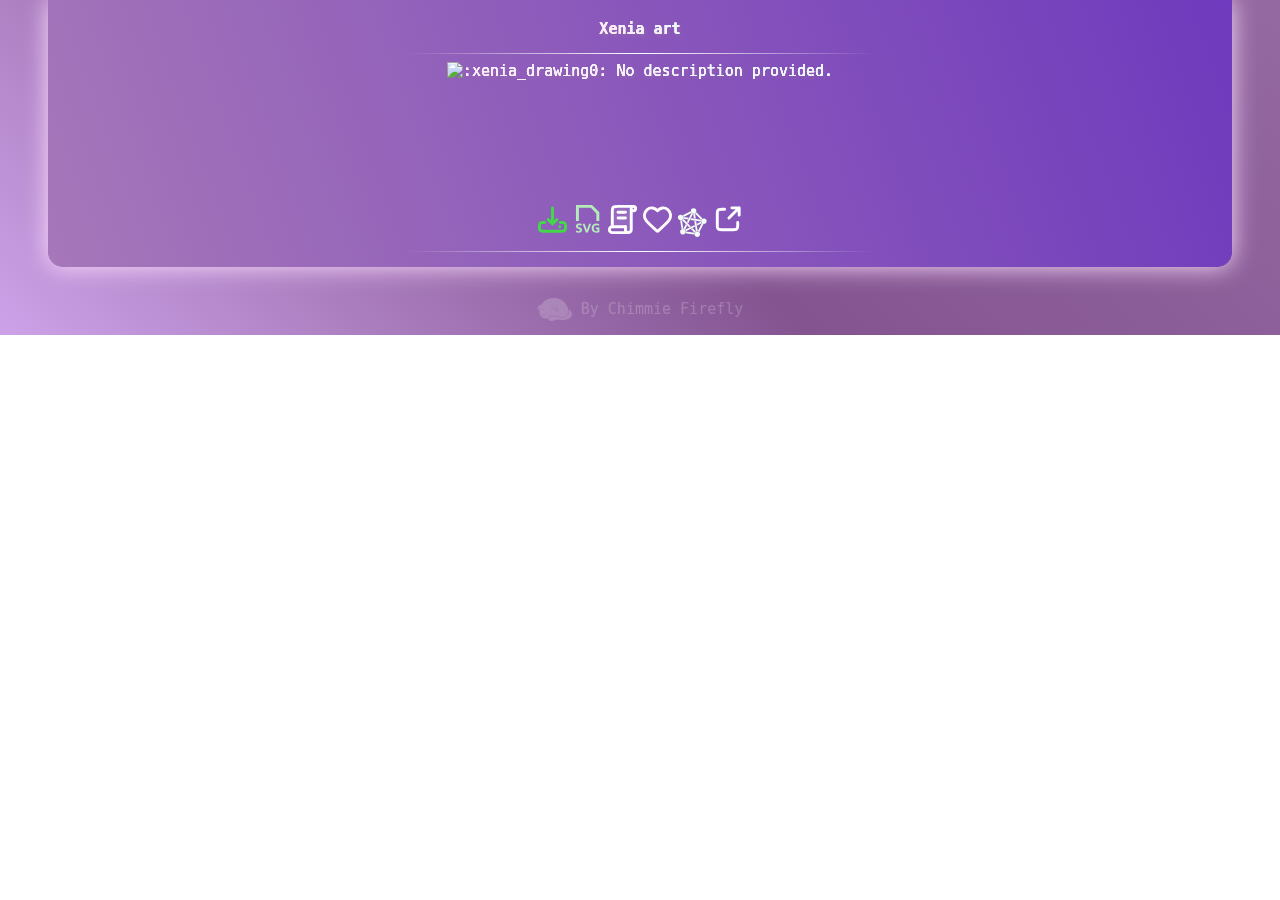
==== index.html @ 6a803f60 "Fix description alignment." ====
<!DOCTYPE html>
<html lang="en-US">
<head>
    <title>Xenia Mascot</title>
    <meta name="icon" content="res/img/icon.svg" />
    <meta charset="UTF-8"/>
    <meta name="viewport" content="width=device-width,height=device-height,initial-scale=1.0"/>
    <link rel="stylesheet" href="res/css/style.css"/>
    <link rel="stylesheet" href="res/css/viewport.css"/>
    <link rel="stylesheet" href="res/css/credits.css"/>
    <link rel="icon" href="res/img/icon.svg" />
</head>
<body>
<div class="maindiv">
<div>
<p align="center"><b>Xenia art</b></p>


<hr/>

<div class="files">
<div class="filedoc" id="xenia_drawing0">
<div class="image">
	<div class="description">
		<img src="art/bin/xenia_drawing0.png" alt=":xenia_drawing0:" height="120"/>
		No description provided.
	</div>
</div>
<div class="buttons">
<a href="art/bin/xenia_drawing0.png"><img width="35" height="35" src="res/img/download.svg" alt=":download:"/></a>
<a href="art/bin/../svg/xenia_drawing0.svg"><img src="res/img/svg.svg" alt=":svg_download:" width="35" height="35"/></a>
<a href="art/bin/../license/xenia_drawing0.txt"><img src="res/img/license.svg" alt=":license:" width="35" height="35"/></a>
<a href="https://liberapay.com/chimmie"><img src="res/img/heart.svg" alt=":heart:" width="35" height="35"/></a>
<a href="https://catcatnya.com/@gameplayervent"><img src="res/img/fediverse.svg" alt=":fediverse:" width="35" height="35"/></a>
<a href="https://catcatnya.com/@gameplayervent/111579125540144500"><img src="res/img/external.svg" alt=":external:" width="35" height="35"/></a>
</div></div><hr/>
</div>
</div>
</div>
<div class="credits">
    <img src="res/img/eepy.svg" alt=":cat:" height="35" width="35" />
     By Chimmie Firefly
</div>
</body>
</html>
---- res/css/style.css ----
:root {
	--body-coloring: linear-gradient(45deg, #cda2e8, #845491, #9468a1);
	--div-background-coloring: linear-gradient(70deg, #A677B9, #6f3abd);
	--text-coloring: linear-gradient(45deg, rgb(255, 234, 253), rgb(235, 251, 255));
	--text-shadowing: rgba(255, 211, 107, 0.123);
	--hr-coloring: linear-gradient(90deg, #00000000 30%, #fff 50%, #00000000 70%);
	--code-coloring: linear-gradient(45deg, rgb(211, 255, 196), rgb(147, 255, 129));
	--code-shadowing: #ffffff00;
	--link-coloring: linear-gradient(45deg, rgb(224, 195, 232), rgb(220, 181, 228));
	--link-highlight: linear-gradient(45deg, rgb(251, 237, 255), rgb(245, 193, 255));
	--link-shadowing: #f453ff22;
	--selection-coloring: #f14e8f;
	--selection-bg: #0000002f;
}

::selection {
	color: var(--selection-coloring);
	background-color: var(--selection-bg);
}

html {
	height: auto;
}

* {
	transition: all 0.3s ease;
}

body {
	font-family: monospace;
	font-size: 15px;
	background: var(--body-coloring);
	background-repeat: no-repeat;
	background-size: 100%;
	margin-top: 0px;
	height: auto;
}

body div div, h1, b, h2, h3, hr, p, ul, code, a {
	-webkit-background-clip: text;
	-moz-background-clip: text;
	-webkit-text-fill-color: transparent;
	-moz-text-fill-color: transparent;
	background-image: var(--text-coloring);
	background-size: 100%;
	background-clip: text;
	text-shadow: 2px 2px 4px var(--text-shadowing);
}

.maindiv {
	background-image: var(--div-background-coloring);
	background-size: 100%;
	border-bottom-left-radius: 15px;
	border-bottom-right-radius: 15px;
	margin-top: 0px;
	padding-bottom: 20px;
	overflow-y: auto;
	padding: 5px;
	height: 100%;
	width: auto;
	margin-left: 40px;
	margin-right: 40px;
	box-shadow: 0px 0px 25px #FCDEFD;
}

body div div {
	margin: 0 auto;
	margin-bottom: 10px;
	box-shadow: 0px 0px;
	border-radius: 0px;
}

hr {
	background: var(--hr-coloring);
	width: 100%;
	height: 1px;
	border: 0;
}

ul {
	list-style-type: none;
}

a {
	text-decoration: none;
}

a, a * {
	background-image: var(--link-coloring);
	text-shadow: 2px 2px 4px var(--link-shadowing);
}

a:hover, a *:hover {
	background-image: var(--link-highlight);
}

a img, a img:hover {
	background-image: none;
}

a img:hover {
	transform: scale(1.2);
}

code, code * {
	background-image: var(--code-coloring);
	text-shadow: 2px 2px 4px var(--code-shadowing);
}

.buttons, .image {
	display: flex;
	justify-content: center;
	align-items: center;
}

.description img {
        display: inline-block;
        vertical-align: top;
}
---- res/css/viewport.css ----
/* Smartphones (portrait and landscape) ----------- */
@media only screen and (min-device-width : 320px) and (max-device-width : 480px) {
    /* Styles */
}

/* Smartphones (landscape) ----------- */
@media only screen and (min-width : 321px) {
    /* Styles */
}

/* Smartphones (portrait) ----------- */
@media only screen and (max-width : 320px) {
    /* Styles */
}

/* iPads (portrait and landscape) ----------- */
@media only screen and (min-device-width : 768px) and (max-device-width : 1024px) {
    /* Styles */
}

/* iPads (landscape) ----------- */
@media only screen and (min-device-width : 768px) and (max-device-width : 1024px) and (orientation : landscape) {
    /* Styles */
}

/* iPads (portrait) ----------- */
@media only screen and (min-device-width : 768px) and (max-device-width : 1024px) and (orientation : portrait) {
    /* Styles */
}

/* Desktops and laptops ----------- */
@media only screen and (min-width : 1224px) {
    /* Styles */
}

/* Large screens ----------- */
@media only screen and (min-width : 1824px) {
    /* Styles */
}

/* iPhone 4 ----------- */
@media only screen and (-webkit-min-device-pixel-ratio : 1.5),
only screen and (min-device-pixel-ratio : 1.5) {
    /* Styles */
}
---- res/css/credits.css ----
:root {
    --credits-coloring: #ffffff;
    --credits-opacity: 20%;
}

.credits { 
    * {
        color: var(--credits-coloring);
    }

    img {
        display: inline-block;
        vertical-align: middle;
    }
}

.credits {
    color: var(--credits-coloring);
    opacity: var(--credits-opacity);
    background-image: none;
    box-shadow: none;
    justify-content: center;
    text-align: center;
    padding-top: 25px;
}
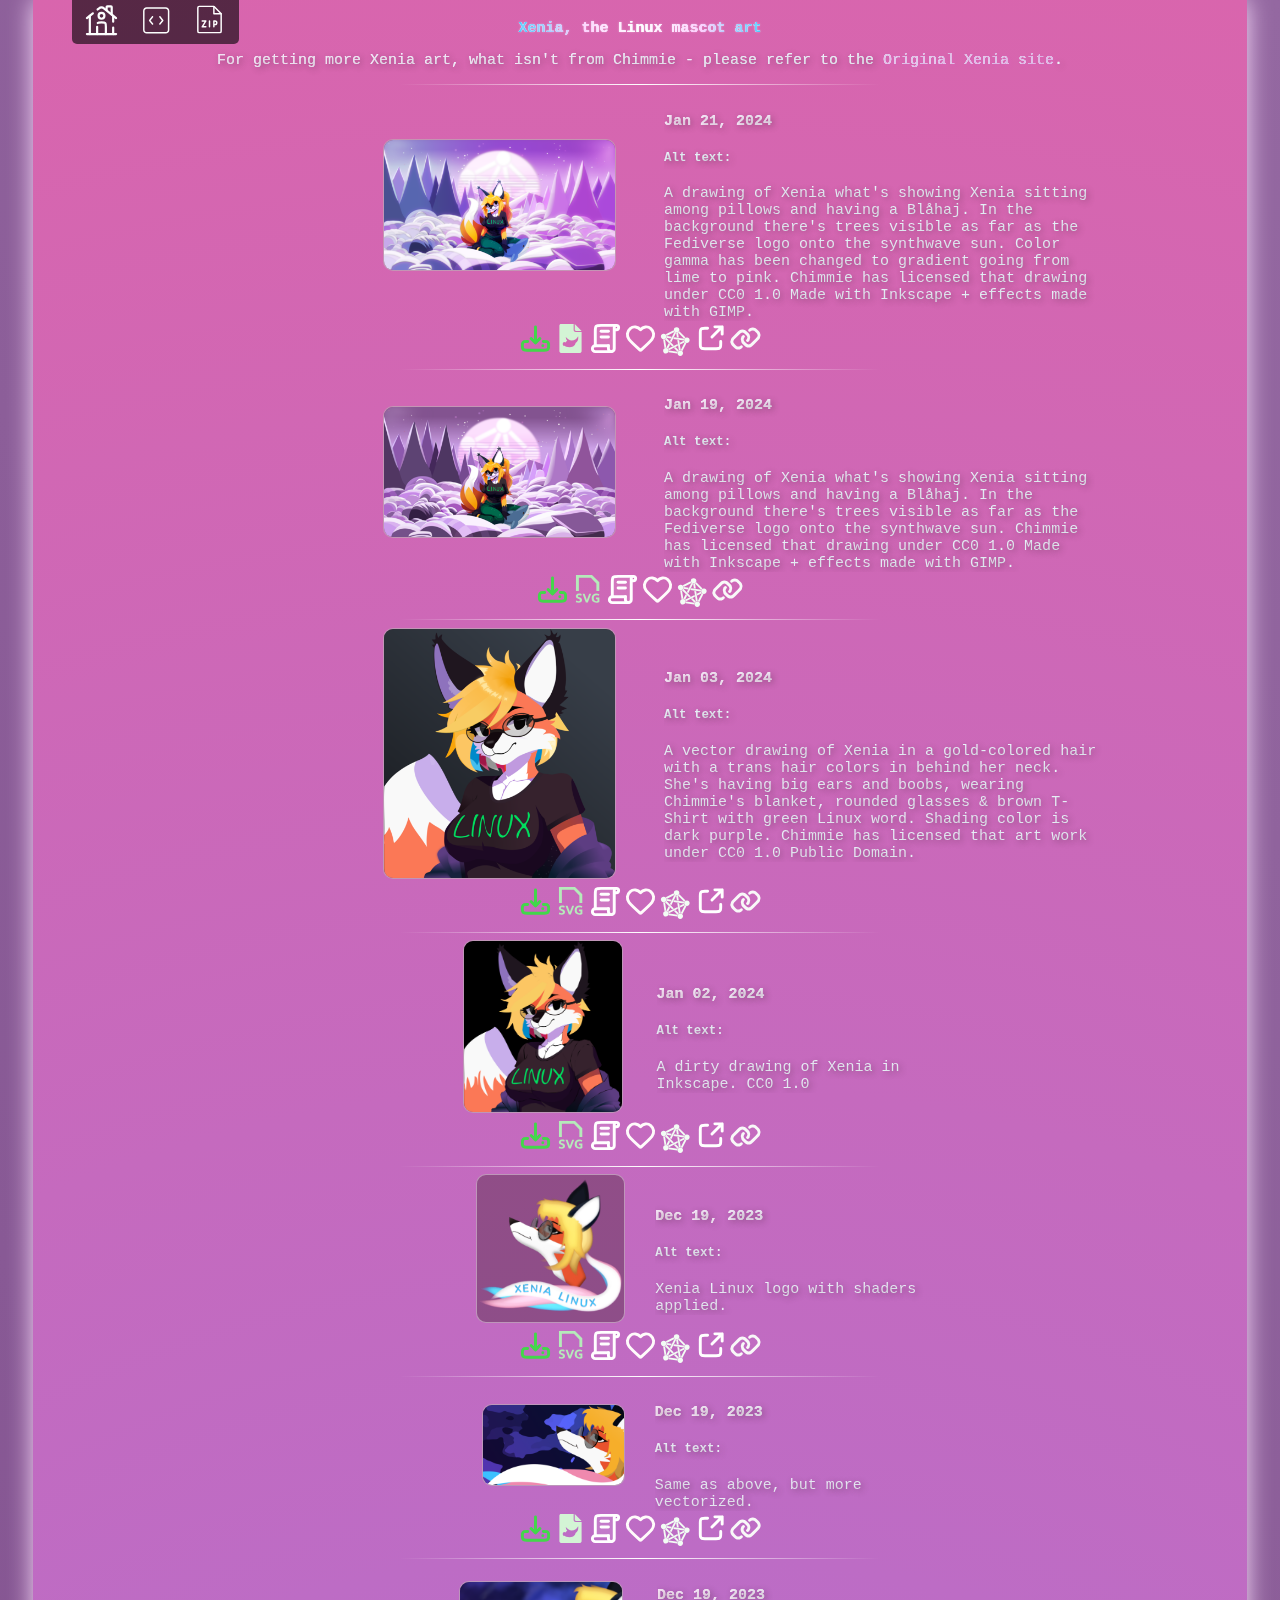
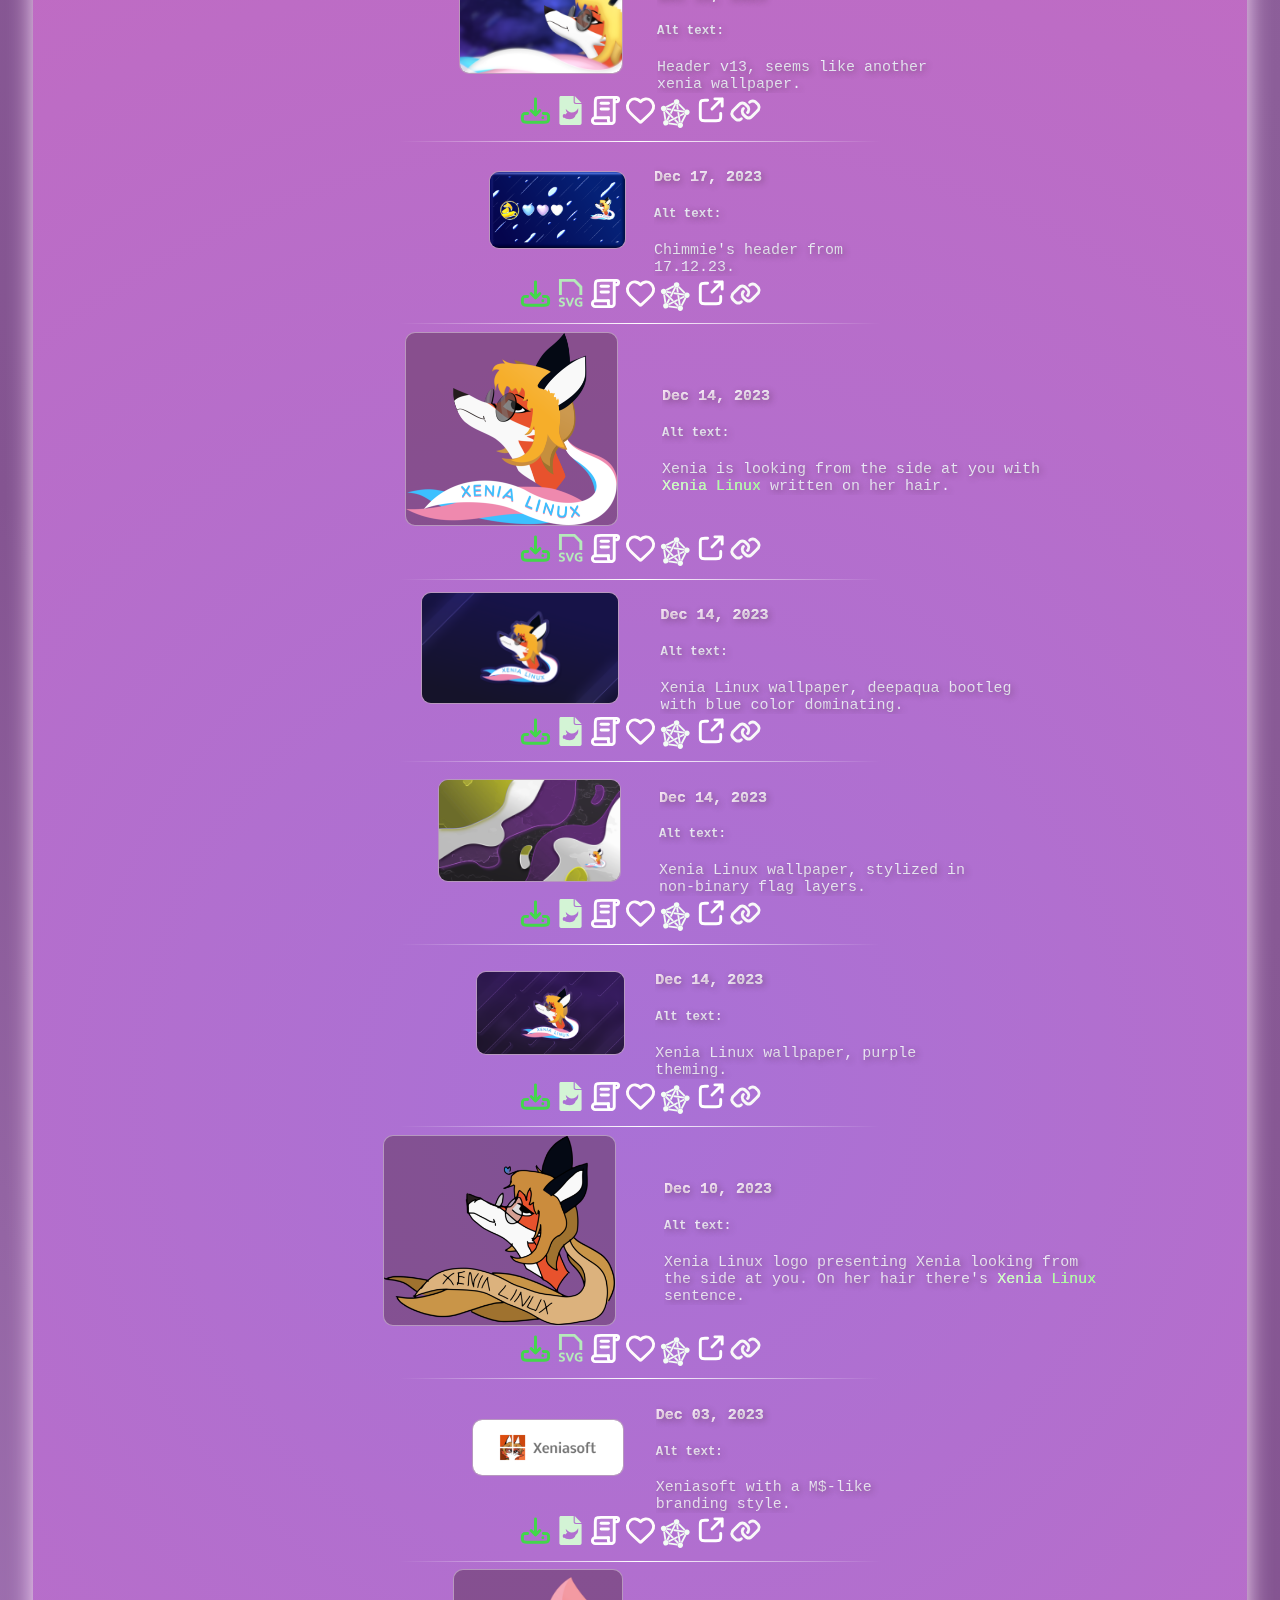
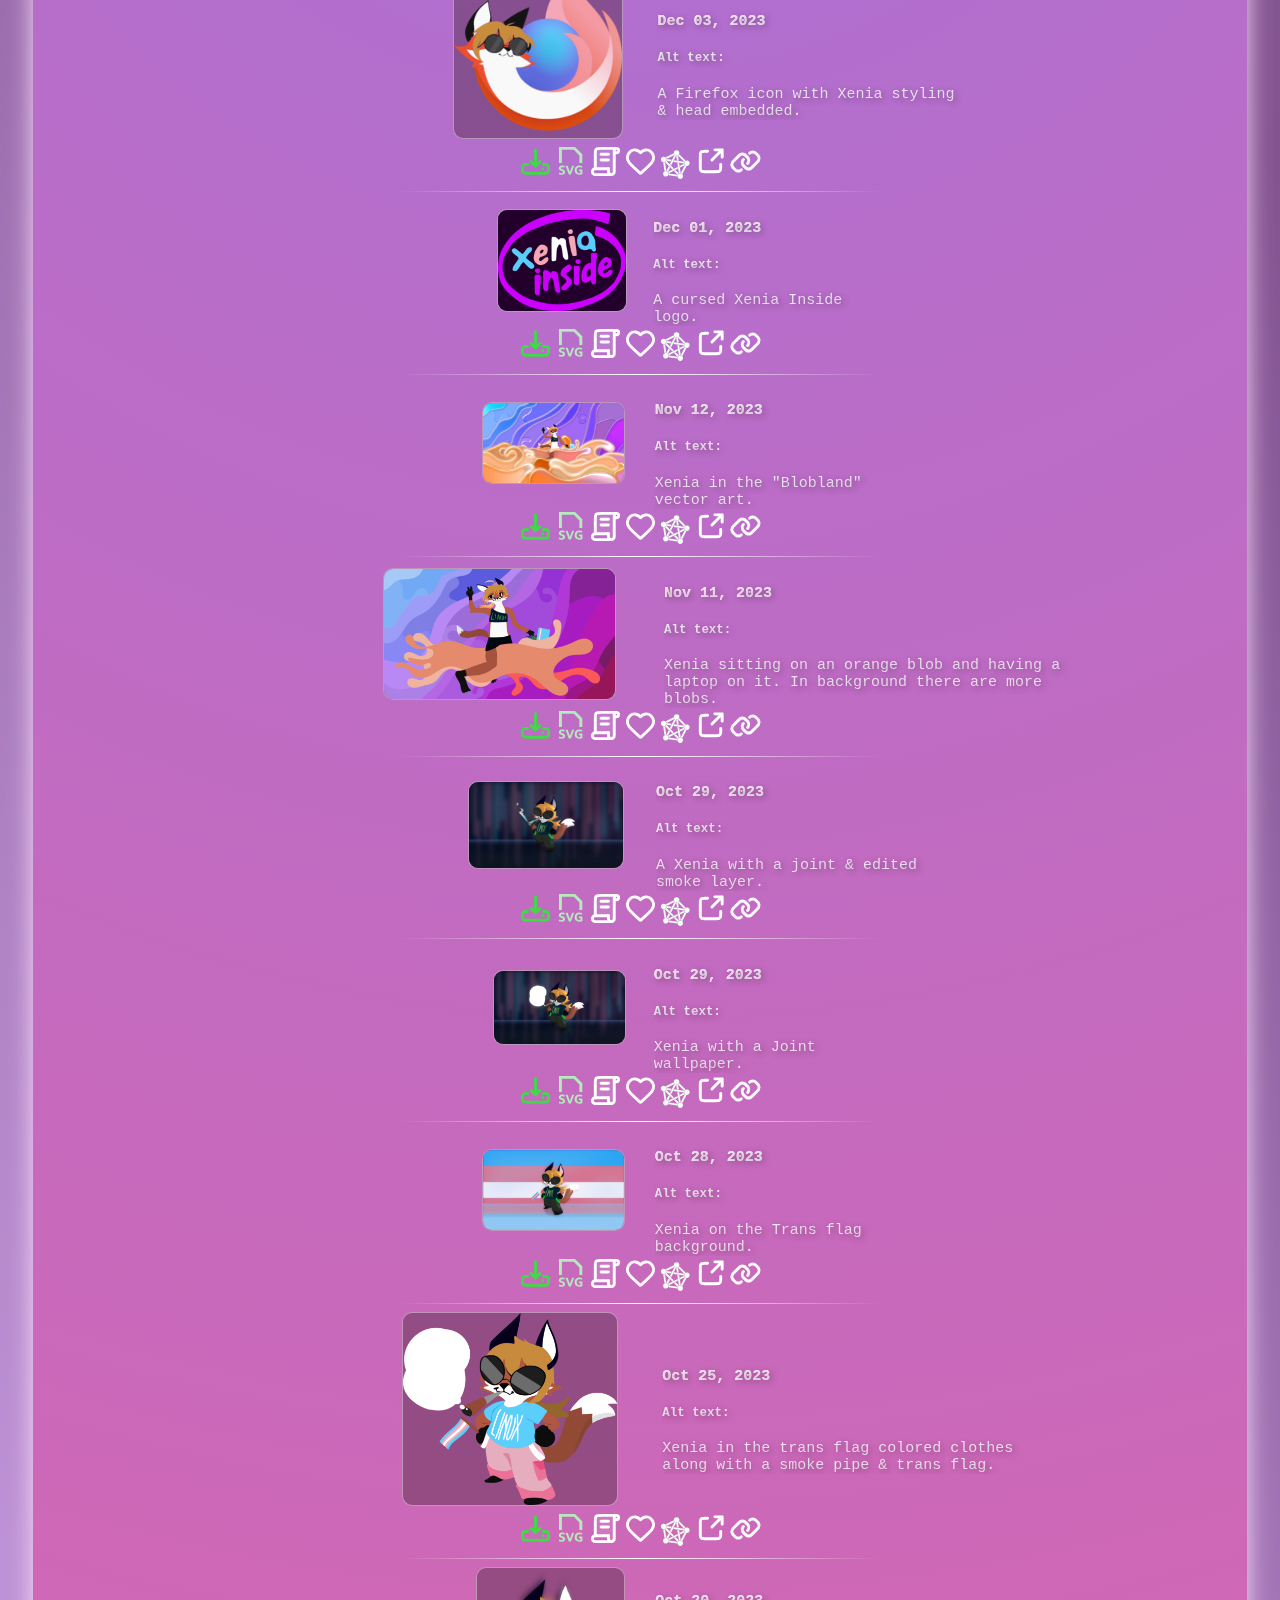
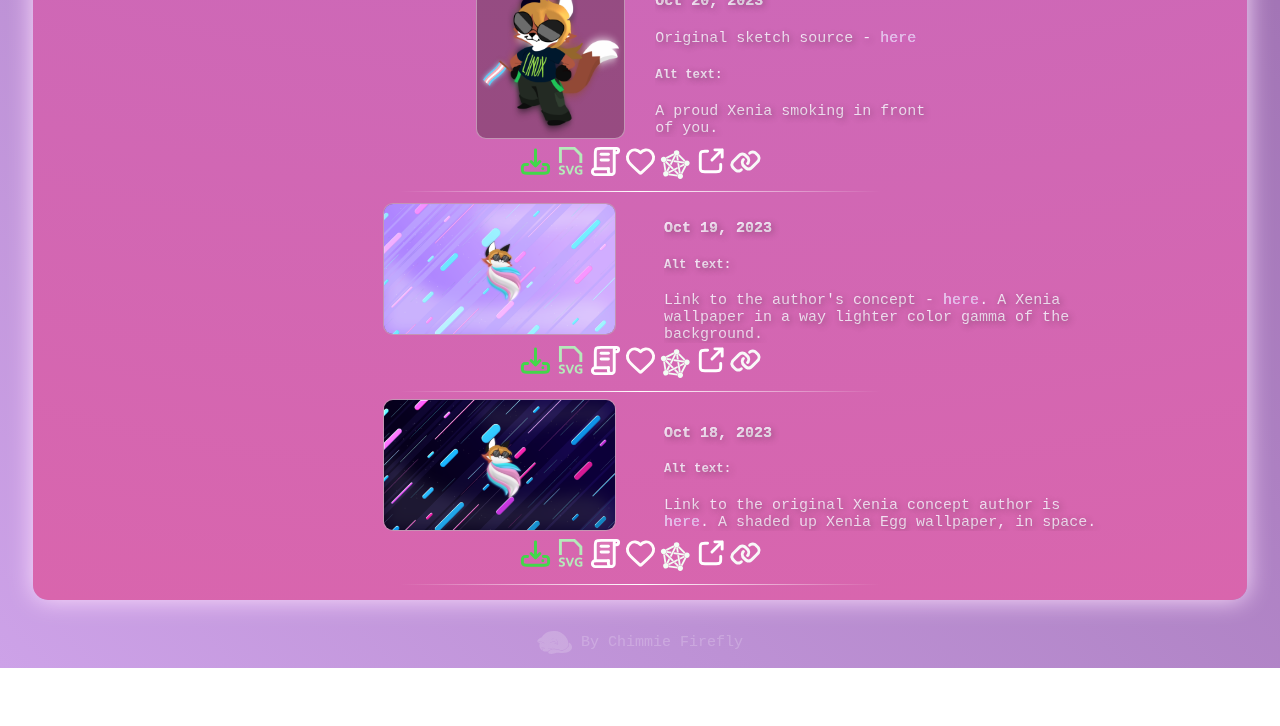
==== commit 7beda21f: "pages synchronization at 2024-02-04" ====
--- a/index.html
+++ b/index.html
@@ -1,29 +1,324 @@
 <!DOCTYPE html>
 <html lang="en-US">
 <head>
-    <title>Xenia Mascot</title>
-    <meta name="icon" content="res/img/icon.svg" />
-    <meta charset="UTF-8"/>
-    <meta name="viewport" content="width=device-width,height=device-height,initial-scale=1.0"/>
-    <link rel="stylesheet" href="res/css/style.css"/>
-    <link rel="stylesheet" href="res/css/viewport.css"/>
-    <link rel="stylesheet" href="res/css/credits.css"/>
-    <link rel="icon" href="res/img/icon.svg" />
+	<title>Xenia The Linux Mascot</title>
+	<meta name="icon" content="res/img/icon.svg" />
+	<meta charset="UTF-8"/>
+	<meta name="viewport" content="width=device-width,height=device-height,initial-scale=1.0"/>
+	<meta http-equiv="X-UA-Compatible" content="IE=edge" />
+	<meta name="generator" content="Akini Embeded" />
+	<meta property="og:title" content="Xenia The Linux Mascot" />
+	<meta name="author" content="Chimmie Firefly" />
+	<meta property="og:locale" content="en" />
+	<meta name="description" content="Website for Chimmie's Xenia art." />
+	<meta property="og:description" content="Website for Chimmie's Xenia art." />
+	<link rel="canonical" href="https://xenia.chimmie.k.vu/" />
+	<meta property="og:url" content="https://xenia.chimmie.k.vu/" />
+	<meta property="og:site_name" content="Xenia The Linux Mascot" />
+	<meta name="twitter:card" content="summary" />
+	<meta property="twitter:title" content="Xenia The Linux Mascot" />
+	<meta property="og:image" content="res/img/icon.png" />
+
+	<link rel="stylesheet" href="res/css/style.css"/>
+	<link rel="stylesheet" href="res/css/viewport.css"/>
+	<link rel="stylesheet" href="res/css/credits.css"/>
+	<link rel="stylesheet" href="res/css/lgbt.css"/>
+	<link rel="stylesheet" href="res/css/source.css"/>
+	<link rel="icon" href="res/img/icon.svg" />
 </head>
 <body>
+<div class="source">
+	<a href="https://chimmie.k.vu"><img alt=":home:" src="res/img/home.svg" height="35"/></a>
+	<a href="https://codeberg.org/GamePlayer-8/xenia"><img alt=":source_code:" src="res/img/source.svg" height="35"/></a>
+	<a href="https://codeberg.org/GamePlayer-8/xenia/archive/pages.zip"><img alt=":pages_zip:" src="res/img/zip.svg" height="35"/></a>
+</div>
+<a hidden="true" rel="me" href="https://catcatnya.com/@gameplayervent">Mastodon</a>
 <div class="maindiv">
-<div>
-<p align="center"><b>Xenia art</b></p>
-
+<div class="main">
+
+<p align="center"><b class="trans-text-vertical">Xenia, the Linux mascot art</b></p>
+
+<p align="center">
+	For getting more Xenia art, what isn't from Chimmie - please refer to the <a href="http://xenia-linux-site.glitch.me">Original Xenia site</a>.
+
+</p>
 
 <hr/>
 
 <div class="files">
+<div class="filedoc" id="xenia_drawing5-1">
+<div class="image">
+	<div class="description">
+		<div class="descimg">
+		<img src="art/bin/xenia_drawing5-1.minimal.png" alt=":xenia_drawing5-1:" height="120"/>
+		</div>
+		<div class="desc">
+			<div class="md">
+
+<h4 id="Jan 21, 2024">Jan 21, 2024</h4>
+
+
+<h5 id="Alt text:">Alt text:</h5>
+
+A drawing of Xenia what's showing Xenia sitting among pillows and having a Blåhaj. In the background there's trees visible as far as the Fediverse logo onto the synthwave sun.
+
+Color gamma has been changed to gradient going from lime to pink.
+
+Chimmie has licensed that drawing under CC0 1.0
+Made with Inkscape + effects made with GIMP.
+
+				
+			</div>
+		</div>
+	</div>
+</div>
+<div class="buttons">
+<a href="art/bin/xenia_drawing5-1.png"><img width="35" height="35" src="res/img/download.svg" alt=":download:"/></a>
+<a href="art/bin/../gimp/xenia_drawing5-1.xcf"><img src="res/img/gimp.svg" alt=":xcf_download:" width="35" height="35"/></a>
+<a href="art/bin/../license/xenia_drawing5-1.txt"><img src="res/img/license.svg" alt=":license:" width="35" height="35"/></a>
+<a href="https://liberapay.com/chimmie"><img src="res/img/heart.svg" alt=":heart:" width="35" height="35"/></a>
+<a href="https://catcatnya.com/@gameplayervent"><img src="res/img/fediverse.svg" alt=":fediverse:" width="35" height="35"/></a>
+<a href="https://catcatnya.com/@gameplayervent/111792750972386754"><img src="res/img/external.svg" alt=":external:" width="35" height="35"/></a>
+<a href="#xenia_drawing5-1"><img src="res/img/link.svg" alt=":symlink:" width="35" height="35"/></a>
+</div></div><hr/>
+<div class="filedoc" id="xenia_drawing5">
+<div class="image">
+	<div class="description">
+		<div class="descimg">
+		<img src="art/bin/xenia_drawing5.minimal.png" alt=":xenia_drawing5:" height="120"/>
+		</div>
+		<div class="desc">
+			<div class="md">
+
+<h4 id="Jan 19, 2024">Jan 19, 2024</h4>
+
+
+<h5 id="Alt text:">Alt text:</h5>
+
+A drawing of Xenia what's showing Xenia sitting among pillows and having a Blåhaj. In the background there's trees visible as far as the Fediverse logo onto the synthwave sun.
+
+Chimmie has licensed that drawing under CC0 1.0
+Made with Inkscape + effects made with GIMP.
+
+				
+			</div>
+		</div>
+	</div>
+</div>
+<div class="buttons">
+<a href="art/bin/xenia_drawing5.png"><img width="35" height="35" src="res/img/download.svg" alt=":download:"/></a>
+<a href="art/bin/../svg/xenia_drawing5.svg"><img src="res/img/svg.svg" alt=":svg_download:" width="35" height="35"/></a>
+<a href="art/bin/../license/xenia_drawing5.txt"><img src="res/img/license.svg" alt=":license:" width="35" height="35"/></a>
+<a href="https://liberapay.com/chimmie"><img src="res/img/heart.svg" alt=":heart:" width="35" height="35"/></a>
+<a href="https://catcatnya.com/@gameplayervent"><img src="res/img/fediverse.svg" alt=":fediverse:" width="35" height="35"/></a>
+<a href="#xenia_drawing5"><img src="res/img/link.svg" alt=":symlink:" width="35" height="35"/></a>
+</div></div><hr/>
+<div class="filedoc" id="xenia_drawing1">
+<div class="image">
+	<div class="description">
+		<div class="descimg">
+		<img src="art/bin/xenia_drawing1.minimal.png" alt=":xenia_drawing1:" height="120"/>
+		</div>
+		<div class="desc">
+			<div class="md">
+
+<h4 id="Jan 03, 2024">Jan 03, 2024</h4>
+
+
+<h5 id="Alt text:">Alt text:</h5>
+
+A vector drawing of Xenia in a gold-colored hair with a trans hair colors in behind her neck.
+
+She's having big ears and boobs, wearing Chimmie's blanket, rounded glasses & brown T-Shirt with green Linux word.
+Shading color is dark purple.
+
+Chimmie has licensed that art work under CC0 1.0 Public Domain.
+
+				
+			</div>
+		</div>
+	</div>
+</div>
+<div class="buttons">
+<a href="art/bin/xenia_drawing1.png"><img width="35" height="35" src="res/img/download.svg" alt=":download:"/></a>
+<a href="art/bin/../svg/xenia_drawing1.svg"><img src="res/img/svg.svg" alt=":svg_download:" width="35" height="35"/></a>
+<a href="art/bin/../license/xenia_drawing1.txt"><img src="res/img/license.svg" alt=":license:" width="35" height="35"/></a>
+<a href="https://liberapay.com/chimmie"><img src="res/img/heart.svg" alt=":heart:" width="35" height="35"/></a>
+<a href="https://catcatnya.com/@gameplayervent"><img src="res/img/fediverse.svg" alt=":fediverse:" width="35" height="35"/></a>
+<a href="https://catcatnya.com/@gameplayervent/111691462209187033"><img src="res/img/external.svg" alt=":external:" width="35" height="35"/></a>
+<a href="#xenia_drawing1"><img src="res/img/link.svg" alt=":symlink:" width="35" height="35"/></a>
+</div></div><hr/>
+<div class="filedoc" id="xenia_drawing-1">
+<div class="image">
+	<div class="description">
+		<div class="descimg">
+		<img src="art/bin/xenia_drawing-1.minimal.png" alt=":xenia_drawing-1:" height="120"/>
+		</div>
+		<div class="desc">
+			<div class="md">
+
+<h4 id="Jan 02, 2024">Jan 02, 2024</h4>
+
+
+<h5 id="Alt text:">Alt text:</h5>
+
+A dirty drawing of Xenia in Inkscape.
+
+CC0 1.0
+
+				
+			</div>
+		</div>
+	</div>
+</div>
+<div class="buttons">
+<a href="art/bin/xenia_drawing-1.png"><img width="35" height="35" src="res/img/download.svg" alt=":download:"/></a>
+<a href="art/bin/../svg/xenia_drawing-1.svg"><img src="res/img/svg.svg" alt=":svg_download:" width="35" height="35"/></a>
+<a href="art/bin/../license/xenia_drawing-1.txt"><img src="res/img/license.svg" alt=":license:" width="35" height="35"/></a>
+<a href="https://liberapay.com/chimmie"><img src="res/img/heart.svg" alt=":heart:" width="35" height="35"/></a>
+<a href="https://catcatnya.com/@gameplayervent"><img src="res/img/fediverse.svg" alt=":fediverse:" width="35" height="35"/></a>
+<a href="https://catcatnya.com/@gameplayervent/111686926013844574"><img src="res/img/external.svg" alt=":external:" width="35" height="35"/></a>
+<a href="#xenia_drawing-1"><img src="res/img/link.svg" alt=":symlink:" width="35" height="35"/></a>
+</div></div><hr/>
+<div class="filedoc" id="xenia-linux-shaded">
+<div class="image">
+	<div class="description">
+		<div class="descimg">
+		<img src="art/bin/xenia-linux-shaded.minimal.png" alt=":xenia-linux-shaded:" height="120"/>
+		</div>
+		<div class="desc">
+			<div class="md">
+
+<h4 id="Dec 19, 2023">Dec 19, 2023</h4>
+
+
+<h5 id="Alt text:">Alt text:</h5>
+
+Xenia Linux logo with shaders applied.
+
+				
+			</div>
+		</div>
+	</div>
+</div>
+<div class="buttons">
+<a href="art/bin/xenia-linux-shaded.png"><img width="35" height="35" src="res/img/download.svg" alt=":download:"/></a>
+<a href="art/bin/../svg/xenia-linux-shaded.svg"><img src="res/img/svg.svg" alt=":svg_download:" width="35" height="35"/></a>
+<a href="art/bin/../license/xenia-linux-shaded.txt"><img src="res/img/license.svg" alt=":license:" width="35" height="35"/></a>
+<a href="https://liberapay.com/chimmie"><img src="res/img/heart.svg" alt=":heart:" width="35" height="35"/></a>
+<a href="https://catcatnya.com/@gameplayervent"><img src="res/img/fediverse.svg" alt=":fediverse:" width="35" height="35"/></a>
+<a href="https://catcatnya.com/@gameplayervent/111606611041824549"><img src="res/img/external.svg" alt=":external:" width="35" height="35"/></a>
+<a href="#xenia-linux-shaded"><img src="res/img/link.svg" alt=":symlink:" width="35" height="35"/></a>
+</div></div><hr/>
+<div class="filedoc" id="blobs-y">
+<div class="image">
+	<div class="description">
+		<div class="descimg">
+		<img src="art/bin/blobs-y.minimal.png" alt=":blobs-y:" height="120"/>
+		</div>
+		<div class="desc">
+			<div class="md">
+
+<h4 id="Dec 19, 2023">Dec 19, 2023</h4>
+
+
+<h5 id="Alt text:">Alt text:</h5>
+
+Same as above, but more vectorized.
+
+				
+			</div>
+		</div>
+	</div>
+</div>
+<div class="buttons">
+<a href="art/bin/blobs-y.png"><img width="35" height="35" src="res/img/download.svg" alt=":download:"/></a>
+<a href="art/bin/../gimp/blobs-y.xcf"><img src="res/img/gimp.svg" alt=":xcf_download:" width="35" height="35"/></a>
+<a href="art/bin/../license/blobs-y.txt"><img src="res/img/license.svg" alt=":license:" width="35" height="35"/></a>
+<a href="https://liberapay.com/chimmie"><img src="res/img/heart.svg" alt=":heart:" width="35" height="35"/></a>
+<a href="https://catcatnya.com/@gameplayervent"><img src="res/img/fediverse.svg" alt=":fediverse:" width="35" height="35"/></a>
+<a href="https://catcatnya.com/@gameplayervent/111606717249911998"><img src="res/img/external.svg" alt=":external:" width="35" height="35"/></a>
+<a href="#blobs-y"><img src="res/img/link.svg" alt=":symlink:" width="35" height="35"/></a>
+</div></div><hr/>
+<div class="filedoc" id="blobs-x">
+<div class="image">
+	<div class="description">
+		<div class="descimg">
+		<img src="art/bin/blobs-x.minimal.png" alt=":blobs-x:" height="120"/>
+		</div>
+		<div class="desc">
+			<div class="md">
+
+<h4 id="Dec 19, 2023">Dec 19, 2023</h4>
+
+
+<h5 id="Alt text:">Alt text:</h5>
+
+Header v13, seems like another xenia wallpaper.
+
+				
+			</div>
+		</div>
+	</div>
+</div>
+<div class="buttons">
+<a href="art/bin/blobs-x.png"><img width="35" height="35" src="res/img/download.svg" alt=":download:"/></a>
+<a href="art/bin/../gimp/blobs-x.xcf"><img src="res/img/gimp.svg" alt=":xcf_download:" width="35" height="35"/></a>
+<a href="art/bin/../license/blobs-x.txt"><img src="res/img/license.svg" alt=":license:" width="35" height="35"/></a>
+<a href="https://liberapay.com/chimmie"><img src="res/img/heart.svg" alt=":heart:" width="35" height="35"/></a>
+<a href="https://catcatnya.com/@gameplayervent"><img src="res/img/fediverse.svg" alt=":fediverse:" width="35" height="35"/></a>
+<a href="https://catcatnya.com/@gameplayervent/111606676219828567"><img src="res/img/external.svg" alt=":external:" width="35" height="35"/></a>
+<a href="#blobs-x"><img src="res/img/link.svg" alt=":symlink:" width="35" height="35"/></a>
+</div></div><hr/>
+<div class="filedoc" id="header_blue">
+<div class="image">
+	<div class="description">
+		<div class="descimg">
+		<img src="art/bin/header_blue.minimal.png" alt=":header_blue:" height="120"/>
+		</div>
+		<div class="desc">
+			<div class="md">
+
+<h4 id="Dec 17, 2023">Dec 17, 2023</h4>
+
+
+<h5 id="Alt text:">Alt text:</h5>
+
+Chimmie's header from 17.12.23.
+
+				
+			</div>
+		</div>
+	</div>
+</div>
+<div class="buttons">
+<a href="art/bin/header_blue.png"><img width="35" height="35" src="res/img/download.svg" alt=":download:"/></a>
+<a href="art/bin/../svg/header_blue.svg"><img src="res/img/svg.svg" alt=":svg_download:" width="35" height="35"/></a>
+<a href="art/bin/../license/header_blue.txt"><img src="res/img/license.svg" alt=":license:" width="35" height="35"/></a>
+<a href="https://liberapay.com/chimmie"><img src="res/img/heart.svg" alt=":heart:" width="35" height="35"/></a>
+<a href="https://catcatnya.com/@gameplayervent"><img src="res/img/fediverse.svg" alt=":fediverse:" width="35" height="35"/></a>
+<a href="https://catcatnya.com/@gameplayervent/111596656370806624"><img src="res/img/external.svg" alt=":external:" width="35" height="35"/></a>
+<a href="#header_blue"><img src="res/img/link.svg" alt=":symlink:" width="35" height="35"/></a>
+</div></div><hr/>
 <div class="filedoc" id="xenia_drawing0">
 <div class="image">
 	<div class="description">
-		<img src="art/bin/xenia_drawing0.png" alt=":xenia_drawing0:" height="120"/>
-		No description provided.
+		<div class="descimg">
+		<img src="art/bin/xenia_drawing0.minimal.png" alt=":xenia_drawing0:" height="120"/>
+		</div>
+		<div class="desc">
+			<div class="md">
+
+<h4 id="Dec 14, 2023">Dec 14, 2023</h4>
+
+
+<h5 id="Alt text:">Alt text:</h5>
+
+Xenia is looking from the side at you with <code>Xenia Linux</code> written on her hair.
+
+				
+			</div>
+		</div>
 	</div>
 </div>
 <div class="buttons">
@@ -33,6 +328,493 @@
 <a href="https://liberapay.com/chimmie"><img src="res/img/heart.svg" alt=":heart:" width="35" height="35"/></a>
 <a href="https://catcatnya.com/@gameplayervent"><img src="res/img/fediverse.svg" alt=":fediverse:" width="35" height="35"/></a>
 <a href="https://catcatnya.com/@gameplayervent/111579125540144500"><img src="res/img/external.svg" alt=":external:" width="35" height="35"/></a>
+<a href="#xenia_drawing0"><img src="res/img/link.svg" alt=":symlink:" width="35" height="35"/></a>
+</div></div><hr/>
+<div class="filedoc" id="xenia-gimp-wallpaper-deepaqua">
+<div class="image">
+	<div class="description">
+		<div class="descimg">
+		<img src="art/bin/xenia-gimp-wallpaper-deepaqua.minimal.png" alt=":xenia-gimp-wallpaper-deepaqua:" height="120"/>
+		</div>
+		<div class="desc">
+			<div class="md">
+
+<h4 id="Dec 14, 2023">Dec 14, 2023</h4>
+
+
+<h5 id="Alt text:">Alt text:</h5>
+
+Xenia Linux wallpaper, deepaqua bootleg with blue color dominating.
+
+				
+			</div>
+		</div>
+	</div>
+</div>
+<div class="buttons">
+<a href="art/bin/xenia-gimp-wallpaper-deepaqua.png"><img width="35" height="35" src="res/img/download.svg" alt=":download:"/></a>
+<a href="art/bin/../gimp/xenia-gimp-wallpaper-deepaqua.xcf"><img src="res/img/gimp.svg" alt=":xcf_download:" width="35" height="35"/></a>
+<a href="art/bin/../license/xenia-gimp-wallpaper-deepaqua.txt"><img src="res/img/license.svg" alt=":license:" width="35" height="35"/></a>
+<a href="https://liberapay.com/chimmie"><img src="res/img/heart.svg" alt=":heart:" width="35" height="35"/></a>
+<a href="https://catcatnya.com/@gameplayervent"><img src="res/img/fediverse.svg" alt=":fediverse:" width="35" height="35"/></a>
+<a href="https://catcatnya.com/@gameplayervent/111580219044313909"><img src="res/img/external.svg" alt=":external:" width="35" height="35"/></a>
+<a href="#xenia-gimp-wallpaper-deepaqua"><img src="res/img/link.svg" alt=":symlink:" width="35" height="35"/></a>
+</div></div><hr/>
+<div class="filedoc" id="xenia-gimp-wallpaper-blahaj">
+<div class="image">
+	<div class="description">
+		<div class="descimg">
+		<img src="art/bin/xenia-gimp-wallpaper-blahaj.minimal.png" alt=":xenia-gimp-wallpaper-blahaj:" height="120"/>
+		</div>
+		<div class="desc">
+			<div class="md">
+
+<h4 id="Dec 14, 2023">Dec 14, 2023</h4>
+
+
+<h5 id="Alt text:">Alt text:</h5>
+
+Xenia Linux wallpaper, stylized in non-binary flag layers.
+
+				
+			</div>
+		</div>
+	</div>
+</div>
+<div class="buttons">
+<a href="art/bin/xenia-gimp-wallpaper-blahaj.png"><img width="35" height="35" src="res/img/download.svg" alt=":download:"/></a>
+<a href="art/bin/../gimp/xenia-gimp-wallpaper-blahaj.xcf"><img src="res/img/gimp.svg" alt=":xcf_download:" width="35" height="35"/></a>
+<a href="art/bin/../license/xenia-gimp-wallpaper-blahaj.txt"><img src="res/img/license.svg" alt=":license:" width="35" height="35"/></a>
+<a href="https://liberapay.com/chimmie"><img src="res/img/heart.svg" alt=":heart:" width="35" height="35"/></a>
+<a href="https://catcatnya.com/@gameplayervent"><img src="res/img/fediverse.svg" alt=":fediverse:" width="35" height="35"/></a>
+<a href="https://catcatnya.com/@gameplayervent/111581028749972518"><img src="res/img/external.svg" alt=":external:" width="35" height="35"/></a>
+<a href="#xenia-gimp-wallpaper-blahaj"><img src="res/img/link.svg" alt=":symlink:" width="35" height="35"/></a>
+</div></div><hr/>
+<div class="filedoc" id="xenia-gimp-wallpaper">
+<div class="image">
+	<div class="description">
+		<div class="descimg">
+		<img src="art/bin/xenia-gimp-wallpaper.minimal.png" alt=":xenia-gimp-wallpaper:" height="120"/>
+		</div>
+		<div class="desc">
+			<div class="md">
+
+<h4 id="Dec 14, 2023">Dec 14, 2023</h4>
+
+
+<h5 id="Alt text:">Alt text:</h5>
+
+Xenia Linux wallpaper, purple theming.
+
+				
+			</div>
+		</div>
+	</div>
+</div>
+<div class="buttons">
+<a href="art/bin/xenia-gimp-wallpaper.png"><img width="35" height="35" src="res/img/download.svg" alt=":download:"/></a>
+<a href="art/bin/../gimp/xenia-gimp-wallpaper.xcf"><img src="res/img/gimp.svg" alt=":xcf_download:" width="35" height="35"/></a>
+<a href="art/bin/../license/xenia-gimp-wallpaper.txt"><img src="res/img/license.svg" alt=":license:" width="35" height="35"/></a>
+<a href="https://liberapay.com/chimmie"><img src="res/img/heart.svg" alt=":heart:" width="35" height="35"/></a>
+<a href="https://catcatnya.com/@gameplayervent"><img src="res/img/fediverse.svg" alt=":fediverse:" width="35" height="35"/></a>
+<a href="https://catcatnya.com/@gameplayervent/111579989135505995"><img src="res/img/external.svg" alt=":external:" width="35" height="35"/></a>
+<a href="#xenia-gimp-wallpaper"><img src="res/img/link.svg" alt=":symlink:" width="35" height="35"/></a>
+</div></div><hr/>
+<div class="filedoc" id="xenia-linux-dirty">
+<div class="image">
+	<div class="description">
+		<div class="descimg">
+		<img src="art/bin/xenia-linux-dirty.minimal.png" alt=":xenia-linux-dirty:" height="120"/>
+		</div>
+		<div class="desc">
+			<div class="md">
+
+<h4 id="Dec 10, 2023">Dec 10, 2023</h4>
+
+
+<h5 id="Alt text:">Alt text:</h5>
+
+Xenia Linux logo presenting Xenia looking from the side at you. On her hair there's <code>Xenia Linux</code> sentence.
+
+				
+			</div>
+		</div>
+	</div>
+</div>
+<div class="buttons">
+<a href="art/bin/xenia-linux-dirty.png"><img width="35" height="35" src="res/img/download.svg" alt=":download:"/></a>
+<a href="art/bin/../svg/xenia-linux-dirty.svg"><img src="res/img/svg.svg" alt=":svg_download:" width="35" height="35"/></a>
+<a href="art/bin/../license/xenia-linux-dirty.txt"><img src="res/img/license.svg" alt=":license:" width="35" height="35"/></a>
+<a href="https://liberapay.com/chimmie"><img src="res/img/heart.svg" alt=":heart:" width="35" height="35"/></a>
+<a href="https://catcatnya.com/@gameplayervent"><img src="res/img/fediverse.svg" alt=":fediverse:" width="35" height="35"/></a>
+<a href="https://catcatnya.com/@gameplayervent/111557796219995479"><img src="res/img/external.svg" alt=":external:" width="35" height="35"/></a>
+<a href="#xenia-linux-dirty"><img src="res/img/link.svg" alt=":symlink:" width="35" height="35"/></a>
+</div></div><hr/>
+<div class="filedoc" id="xeniasoft">
+<div class="image">
+	<div class="description">
+		<div class="descimg">
+		<img src="art/bin/xeniasoft.minimal.png" alt=":xeniasoft:" height="120"/>
+		</div>
+		<div class="desc">
+			<div class="md">
+
+<h4 id="Dec 03, 2023">Dec 03, 2023</h4>
+
+
+<h5 id="Alt text:">Alt text:</h5>
+
+Xeniasoft with a M$-like branding style.
+
+				
+			</div>
+		</div>
+	</div>
+</div>
+<div class="buttons">
+<a href="art/bin/xeniasoft.png"><img width="35" height="35" src="res/img/download.svg" alt=":download:"/></a>
+<a href="art/bin/../gimp/xeniasoft.xcf"><img src="res/img/gimp.svg" alt=":xcf_download:" width="35" height="35"/></a>
+<a href="art/bin/../license/xeniasoft.txt"><img src="res/img/license.svg" alt=":license:" width="35" height="35"/></a>
+<a href="https://liberapay.com/chimmie"><img src="res/img/heart.svg" alt=":heart:" width="35" height="35"/></a>
+<a href="https://catcatnya.com/@gameplayervent"><img src="res/img/fediverse.svg" alt=":fediverse:" width="35" height="35"/></a>
+<a href="https://catcatnya.com/@gameplayervent/111518652021293160"><img src="res/img/external.svg" alt=":external:" width="35" height="35"/></a>
+<a href="#xeniasoft"><img src="res/img/link.svg" alt=":symlink:" width="35" height="35"/></a>
+</div></div><hr/>
+<div class="filedoc" id="xenia_firefox">
+<div class="image">
+	<div class="description">
+		<div class="descimg">
+		<img src="art/bin/xenia_firefox.minimal.png" alt=":xenia_firefox:" height="120"/>
+		</div>
+		<div class="desc">
+			<div class="md">
+
+<h4 id="Dec 03, 2023">Dec 03, 2023</h4>
+
+
+<h5 id="Alt text:">Alt text:</h5>
+
+A Firefox icon with Xenia styling & head embedded.
+
+				
+			</div>
+		</div>
+	</div>
+</div>
+<div class="buttons">
+<a href="art/bin/xenia_firefox.png"><img width="35" height="35" src="res/img/download.svg" alt=":download:"/></a>
+<a href="art/bin/../svg/xenia_firefox.svg"><img src="res/img/svg.svg" alt=":svg_download:" width="35" height="35"/></a>
+<a href="art/bin/../license/xenia_firefox.txt"><img src="res/img/license.svg" alt=":license:" width="35" height="35"/></a>
+<a href="https://liberapay.com/chimmie"><img src="res/img/heart.svg" alt=":heart:" width="35" height="35"/></a>
+<a href="https://catcatnya.com/@gameplayervent"><img src="res/img/fediverse.svg" alt=":fediverse:" width="35" height="35"/></a>
+<a href="https://catcatnya.com/@gameplayervent/111516911247252610"><img src="res/img/external.svg" alt=":external:" width="35" height="35"/></a>
+<a href="#xenia_firefox"><img src="res/img/link.svg" alt=":symlink:" width="35" height="35"/></a>
+</div></div><hr/>
+<div class="filedoc" id="xenia-inside">
+<div class="image">
+	<div class="description">
+		<div class="descimg">
+		<img src="art/bin/xenia-inside.minimal.png" alt=":xenia-inside:" height="120"/>
+		</div>
+		<div class="desc">
+			<div class="md">
+
+<h4 id="Dec 01, 2023">Dec 01, 2023</h4>
+
+
+<h5 id="Alt text:">Alt text:</h5>
+
+A cursed Xenia Inside logo.
+
+				
+			</div>
+		</div>
+	</div>
+</div>
+<div class="buttons">
+<a href="art/bin/xenia-inside.png"><img width="35" height="35" src="res/img/download.svg" alt=":download:"/></a>
+<a href="art/bin/../svg/xenia-inside.svg"><img src="res/img/svg.svg" alt=":svg_download:" width="35" height="35"/></a>
+<a href="art/bin/../license/xenia-inside.txt"><img src="res/img/license.svg" alt=":license:" width="35" height="35"/></a>
+<a href="https://liberapay.com/chimmie"><img src="res/img/heart.svg" alt=":heart:" width="35" height="35"/></a>
+<a href="https://catcatnya.com/@gameplayervent"><img src="res/img/fediverse.svg" alt=":fediverse:" width="35" height="35"/></a>
+<a href="https://catcatnya.com/@gameplayervent/111506824765954186"><img src="res/img/external.svg" alt=":external:" width="35" height="35"/></a>
+<a href="#xenia-inside"><img src="res/img/link.svg" alt=":symlink:" width="35" height="35"/></a>
+</div></div><hr/>
+<div class="filedoc" id="xenia_artnya">
+<div class="image">
+	<div class="description">
+		<div class="descimg">
+		<img src="art/bin/xenia_artnya.minimal.png" alt=":xenia_artnya:" height="120"/>
+		</div>
+		<div class="desc">
+			<div class="md">
+
+<h4 id="Nov 12, 2023">Nov 12, 2023</h4>
+
+
+<h5 id="Alt text:">Alt text:</h5>
+
+Xenia in the "Blobland" vector art.
+
+				
+			</div>
+		</div>
+	</div>
+</div>
+<div class="buttons">
+<a href="art/bin/xenia_artnya.png"><img width="35" height="35" src="res/img/download.svg" alt=":download:"/></a>
+<a href="art/bin/../svg/xenia_artnya.svg"><img src="res/img/svg.svg" alt=":svg_download:" width="35" height="35"/></a>
+<a href="art/bin/../license/xenia_artnya.txt"><img src="res/img/license.svg" alt=":license:" width="35" height="35"/></a>
+<a href="https://liberapay.com/chimmie"><img src="res/img/heart.svg" alt=":heart:" width="35" height="35"/></a>
+<a href="https://catcatnya.com/@gameplayervent"><img src="res/img/fediverse.svg" alt=":fediverse:" width="35" height="35"/></a>
+<a href="https://catcatnya.com/@gameplayervent/111399051549121139"><img src="res/img/external.svg" alt=":external:" width="35" height="35"/></a>
+<a href="#xenia_artnya"><img src="res/img/link.svg" alt=":symlink:" width="35" height="35"/></a>
+</div></div><hr/>
+<div class="filedoc" id="xenia_artbasic">
+<div class="image">
+	<div class="description">
+		<div class="descimg">
+		<img src="art/bin/xenia_artbasic.minimal.png" alt=":xenia_artbasic:" height="120"/>
+		</div>
+		<div class="desc">
+			<div class="md">
+
+<h4 id="Nov 11, 2023">Nov 11, 2023</h4>
+
+
+<h5 id="Alt text:">Alt text:</h5>
+
+Xenia sitting on an orange blob and having a laptop on it. In background there are more blobs.
+
+				
+			</div>
+		</div>
+	</div>
+</div>
+<div class="buttons">
+<a href="art/bin/xenia_artbasic.png"><img width="35" height="35" src="res/img/download.svg" alt=":download:"/></a>
+<a href="art/bin/../svg/xenia_artbasic.svg"><img src="res/img/svg.svg" alt=":svg_download:" width="35" height="35"/></a>
+<a href="art/bin/../license/xenia_artbasic.txt"><img src="res/img/license.svg" alt=":license:" width="35" height="35"/></a>
+<a href="https://liberapay.com/chimmie"><img src="res/img/heart.svg" alt=":heart:" width="35" height="35"/></a>
+<a href="https://catcatnya.com/@gameplayervent"><img src="res/img/fediverse.svg" alt=":fediverse:" width="35" height="35"/></a>
+<a href="https://catcatnya.com/@gameplayervent/111391929303992023"><img src="res/img/external.svg" alt=":external:" width="35" height="35"/></a>
+<a href="#xenia_artbasic"><img src="res/img/link.svg" alt=":symlink:" width="35" height="35"/></a>
+</div></div><hr/>
+<div class="filedoc" id="xenia-gangsta-elevate-trans">
+<div class="image">
+	<div class="description">
+		<div class="descimg">
+		<img src="art/bin/xenia-gangsta-elevate-trans.minimal.png" alt=":xenia-gangsta-elevate-trans:" height="120"/>
+		</div>
+		<div class="desc">
+			<div class="md">
+
+<h4 id="Oct 29, 2023">Oct 29, 2023</h4>
+
+
+<h5 id="Alt text:">Alt text:</h5>
+
+A Xenia with a joint & edited smoke layer.
+
+				
+			</div>
+		</div>
+	</div>
+</div>
+<div class="buttons">
+<a href="art/bin/xenia-gangsta-elevate-trans.png"><img width="35" height="35" src="res/img/download.svg" alt=":download:"/></a>
+<a href="art/bin/../svg/xenia-gangsta-elevate-trans.svg"><img src="res/img/svg.svg" alt=":svg_download:" width="35" height="35"/></a>
+<a href="art/bin/../license/xenia-gangsta-elevate-trans.txt"><img src="res/img/license.svg" alt=":license:" width="35" height="35"/></a>
+<a href="https://liberapay.com/chimmie"><img src="res/img/heart.svg" alt=":heart:" width="35" height="35"/></a>
+<a href="https://catcatnya.com/@gameplayervent"><img src="res/img/fediverse.svg" alt=":fediverse:" width="35" height="35"/></a>
+<a href="https://catcatnya.com/@gameplayervent/111320076442629461"><img src="res/img/external.svg" alt=":external:" width="35" height="35"/></a>
+<a href="#xenia-gangsta-elevate-trans"><img src="res/img/link.svg" alt=":symlink:" width="35" height="35"/></a>
+</div></div><hr/>
+<div class="filedoc" id="xenia-gangsta-elevate">
+<div class="image">
+	<div class="description">
+		<div class="descimg">
+		<img src="art/bin/xenia-gangsta-elevate.minimal.png" alt=":xenia-gangsta-elevate:" height="120"/>
+		</div>
+		<div class="desc">
+			<div class="md">
+
+<h4 id="Oct 29, 2023">Oct 29, 2023</h4>
+
+
+<h5 id="Alt text:">Alt text:</h5>
+
+Xenia with a Joint wallpaper.
+
+				
+			</div>
+		</div>
+	</div>
+</div>
+<div class="buttons">
+<a href="art/bin/xenia-gangsta-elevate.png"><img width="35" height="35" src="res/img/download.svg" alt=":download:"/></a>
+<a href="art/bin/../svg/xenia-gangsta-elevate.svg"><img src="res/img/svg.svg" alt=":svg_download:" width="35" height="35"/></a>
+<a href="art/bin/../license/xenia-gangsta-elevate.txt"><img src="res/img/license.svg" alt=":license:" width="35" height="35"/></a>
+<a href="https://liberapay.com/chimmie"><img src="res/img/heart.svg" alt=":heart:" width="35" height="35"/></a>
+<a href="https://catcatnya.com/@gameplayervent"><img src="res/img/fediverse.svg" alt=":fediverse:" width="35" height="35"/></a>
+<a href="https://catcatnya.com/@gameplayervent/111316739129811598"><img src="res/img/external.svg" alt=":external:" width="35" height="35"/></a>
+<a href="#xenia-gangsta-elevate"><img src="res/img/link.svg" alt=":symlink:" width="35" height="35"/></a>
+</div></div><hr/>
+<div class="filedoc" id="xenia-gangsta-trans">
+<div class="image">
+	<div class="description">
+		<div class="descimg">
+		<img src="art/bin/xenia-gangsta-trans.minimal.png" alt=":xenia-gangsta-trans:" height="120"/>
+		</div>
+		<div class="desc">
+			<div class="md">
+
+<h4 id="Oct 28, 2023">Oct 28, 2023</h4>
+
+
+<h5 id="Alt text:">Alt text:</h5>
+
+Xenia on the Trans flag background.
+
+				
+			</div>
+		</div>
+	</div>
+</div>
+<div class="buttons">
+<a href="art/bin/xenia-gangsta-trans.png"><img width="35" height="35" src="res/img/download.svg" alt=":download:"/></a>
+<a href="art/bin/../svg/xenia-gangsta-trans.svg"><img src="res/img/svg.svg" alt=":svg_download:" width="35" height="35"/></a>
+<a href="art/bin/../license/xenia-gangsta-trans.txt"><img src="res/img/license.svg" alt=":license:" width="35" height="35"/></a>
+<a href="https://liberapay.com/chimmie"><img src="res/img/heart.svg" alt=":heart:" width="35" height="35"/></a>
+<a href="https://catcatnya.com/@gameplayervent"><img src="res/img/fediverse.svg" alt=":fediverse:" width="35" height="35"/></a>
+<a href="https://catcatnya.com/@gameplayervent/111314370067538087"><img src="res/img/external.svg" alt=":external:" width="35" height="35"/></a>
+<a href="#xenia-gangsta-trans"><img src="res/img/link.svg" alt=":symlink:" width="35" height="35"/></a>
+</div></div><hr/>
+<div class="filedoc" id="xenia-trans">
+<div class="image">
+	<div class="description">
+		<div class="descimg">
+		<img src="art/bin/xenia-trans.minimal.png" alt=":xenia-trans:" height="120"/>
+		</div>
+		<div class="desc">
+			<div class="md">
+
+<h4 id="Oct 25, 2023">Oct 25, 2023</h4>
+
+
+<h5 id="Alt text:">Alt text:</h5>
+
+Xenia in the trans flag colored clothes along with a smoke pipe & trans flag.
+
+				
+			</div>
+		</div>
+	</div>
+</div>
+<div class="buttons">
+<a href="art/bin/xenia-trans.png"><img width="35" height="35" src="res/img/download.svg" alt=":download:"/></a>
+<a href="art/bin/../svg/xenia-trans.svg"><img src="res/img/svg.svg" alt=":svg_download:" width="35" height="35"/></a>
+<a href="art/bin/../license/xenia-trans.txt"><img src="res/img/license.svg" alt=":license:" width="35" height="35"/></a>
+<a href="https://liberapay.com/chimmie"><img src="res/img/heart.svg" alt=":heart:" width="35" height="35"/></a>
+<a href="https://catcatnya.com/@gameplayervent"><img src="res/img/fediverse.svg" alt=":fediverse:" width="35" height="35"/></a>
+<a href="https://catcatnya.com/@gameplayervent/111296570233943763"><img src="res/img/external.svg" alt=":external:" width="35" height="35"/></a>
+<a href="#xenia-trans"><img src="res/img/link.svg" alt=":symlink:" width="35" height="35"/></a>
+</div></div><hr/>
+<div class="filedoc" id="xenia-gangsta">
+<div class="image">
+	<div class="description">
+		<div class="descimg">
+		<img src="art/bin/xenia-gangsta.minimal.png" alt=":xenia-gangsta:" height="120"/>
+		</div>
+		<div class="desc">
+			<div class="md">
+
+<h4 id="Oct 20, 2023">Oct 20, 2023</h4>
+
+Original sketch source - <a href="https://twitter.com/cathodegaytube/status/1478904920648552450">here</a>
+
+
+<h5 id="Alt text:">Alt text:</h5>
+
+A proud Xenia smoking in front of you.
+
+				
+			</div>
+		</div>
+	</div>
+</div>
+<div class="buttons">
+<a href="art/bin/xenia-gangsta.png"><img width="35" height="35" src="res/img/download.svg" alt=":download:"/></a>
+<a href="art/bin/../svg/xenia-gangsta.svg"><img src="res/img/svg.svg" alt=":svg_download:" width="35" height="35"/></a>
+<a href="art/bin/../license/xenia-gangsta.txt"><img src="res/img/license.svg" alt=":license:" width="35" height="35"/></a>
+<a href="https://liberapay.com/chimmie"><img src="res/img/heart.svg" alt=":heart:" width="35" height="35"/></a>
+<a href="https://catcatnya.com/@gameplayervent"><img src="res/img/fediverse.svg" alt=":fediverse:" width="35" height="35"/></a>
+<a href="https://catcatnya.com/@gameplayervent/111308556203570271"><img src="res/img/external.svg" alt=":external:" width="35" height="35"/></a>
+<a href="#xenia-gangsta"><img src="res/img/link.svg" alt=":symlink:" width="35" height="35"/></a>
+</div></div><hr/>
+<div class="filedoc" id="wallpaper-white">
+<div class="image">
+	<div class="description">
+		<div class="descimg">
+		<img src="art/bin/wallpaper-white.minimal.png" alt=":wallpaper-white:" height="120"/>
+		</div>
+		<div class="desc">
+			<div class="md">
+
+<h4 id="Oct 19, 2023">Oct 19, 2023</h4>
+
+
+<h5 id="Alt text:">Alt text:</h5>
+
+Link to the author's concept - <a href="https://twitter.com/cathodegaytube">here</a>.
+
+A Xenia wallpaper in a way lighter color gamma of the background.
+
+				
+			</div>
+		</div>
+	</div>
+</div>
+<div class="buttons">
+<a href="art/bin/wallpaper-white.png"><img width="35" height="35" src="res/img/download.svg" alt=":download:"/></a>
+<a href="art/bin/../svg/wallpaper-white.svg"><img src="res/img/svg.svg" alt=":svg_download:" width="35" height="35"/></a>
+<a href="art/bin/../license/wallpaper-white.txt"><img src="res/img/license.svg" alt=":license:" width="35" height="35"/></a>
+<a href="https://liberapay.com/chimmie"><img src="res/img/heart.svg" alt=":heart:" width="35" height="35"/></a>
+<a href="https://catcatnya.com/@gameplayervent"><img src="res/img/fediverse.svg" alt=":fediverse:" width="35" height="35"/></a>
+<a href="https://catcatnya.com/@gameplayervent/111262354736648707"><img src="res/img/external.svg" alt=":external:" width="35" height="35"/></a>
+<a href="#wallpaper-white"><img src="res/img/link.svg" alt=":symlink:" width="35" height="35"/></a>
+</div></div><hr/>
+<div class="filedoc" id="wallpaper">
+<div class="image">
+	<div class="description">
+		<div class="descimg">
+		<img src="art/bin/wallpaper.minimal.png" alt=":wallpaper:" height="120"/>
+		</div>
+		<div class="desc">
+			<div class="md">
+
+<h4 id="Oct 18, 2023">Oct 18, 2023</h4>
+
+
+<h5 id="Alt text:">Alt text:</h5>
+
+Link to the original Xenia concept author is <a href="https://twitter.com/cathodegaytube">here</a>.
+
+A shaded up Xenia Egg wallpaper, in space.
+
+				
+			</div>
+		</div>
+	</div>
+</div>
+<div class="buttons">
+<a href="art/bin/wallpaper.png"><img width="35" height="35" src="res/img/download.svg" alt=":download:"/></a>
+<a href="art/bin/../svg/wallpaper.svg"><img src="res/img/svg.svg" alt=":svg_download:" width="35" height="35"/></a>
+<a href="art/bin/../license/wallpaper.txt"><img src="res/img/license.svg" alt=":license:" width="35" height="35"/></a>
+<a href="https://liberapay.com/chimmie"><img src="res/img/heart.svg" alt=":heart:" width="35" height="35"/></a>
+<a href="https://catcatnya.com/@gameplayervent"><img src="res/img/fediverse.svg" alt=":fediverse:" width="35" height="35"/></a>
+<a href="https://catcatnya.com/@gameplayervent/111256947111329208"><img src="res/img/external.svg" alt=":external:" width="35" height="35"/></a>
+<a href="#wallpaper"><img src="res/img/link.svg" alt=":symlink:" width="35" height="35"/></a>
 </div></div><hr/>
 </div>
 </div>
--- a/res/css/style.css
+++ b/res/css/style.css
@@ -1,8 +1,8 @@
 :root {
 	--body-coloring: linear-gradient(45deg, #cda2e8, #845491, #9468a1);
-	--div-background-coloring: linear-gradient(70deg, #A677B9, #6f3abd);
+	--div-background-coloring: radial-gradient(circle, #a971d6, #d965ad);
 	--text-coloring: linear-gradient(45deg, rgb(255, 234, 253), rgb(235, 251, 255));
-	--text-shadowing: rgba(255, 211, 107, 0.123);
+	--text-shadowing: #46253969;
 	--hr-coloring: linear-gradient(90deg, #00000000 30%, #fff 50%, #00000000 70%);
 	--code-coloring: linear-gradient(45deg, rgb(211, 255, 196), rgb(147, 255, 129));
 	--code-shadowing: #ffffff00;
@@ -36,7 +36,7 @@
 	height: auto;
 }
 
-body div div, h1, b, h2, h3, hr, p, ul, code, a {
+.main, h1, b, h2, h3, h4, hr, p, ul, code, a {
 	-webkit-background-clip: text;
 	-moz-background-clip: text;
 	-webkit-text-fill-color: transparent;
@@ -44,7 +44,7 @@
 	background-image: var(--text-coloring);
 	background-size: 100%;
 	background-clip: text;
-	text-shadow: 2px 2px 4px var(--text-shadowing);
+	text-shadow: 2px 2px 6px var(--text-shadowing);
 }
 
 .maindiv {
@@ -58,12 +58,12 @@
 	padding: 5px;
 	height: 100%;
 	width: auto;
-	margin-left: 40px;
-	margin-right: 40px;
+	margin-left: 2%;
+	margin-right: 2%;
 	box-shadow: 0px 0px 25px #FCDEFD;
 }
 
-body div div {
+.main {
 	margin: 0 auto;
 	margin-bottom: 10px;
 	box-shadow: 0px 0px;
@@ -113,7 +113,37 @@
 	align-items: center;
 }
 
-.description img {
+.descimg {
         display: inline-block;
-        vertical-align: top;
+	text-align: right;
+	width: 48%;
+	margin-right: 2%;
 }
+
+.descimg img {
+	padding: 0px;
+	height: 100%;
+	width: auto;
+	max-width: 40%;
+	border-radius: 10px;
+	border: 1px solid #ffffff69;
+	background-color: #46253969;
+}
+
+.description {
+	display: flex;
+	justify-content: center;
+	align-items: center;
+}
+
+.desc {
+	display: inline-block;
+	width: 48%;
+	max-width: 48%;
+	margin-left: 2%;
+	overflow-y: auto;
+}
+
+.md {
+	max-width: 75%;
+}
--- a/res/css/lgbt.css
+++ b/res/css/lgbt.css
@@ -0,0 +1,25 @@
+.trans-text-horizontal {
+	display: inline-block;
+	vertical-align: middle;
+	background-image: linear-gradient(#00b3ff 35%, #fdb5ff 45%, #fff 50%, #fdb5ff 55%, #00b3ff 65%);
+	background-size: 100%;
+	background-clip: text;
+	-webkit-background-clip: text;
+	-moz-background-clip: text;
+	-webkit-text-fill-color: transparent;
+	-moz-text-fill-color: transparent;
+	text-shadow: 0 0 2px rgba(255, 255, 255, 0.5);
+}
+
+.trans-text-vertical {
+	display: inline-block;
+	vertical-align: middle;
+	background-image: linear-gradient(90deg, #00b3ff, #fdb5ff, #fff, #fdb5ff, #00b3ff);
+	background-size: 100%;
+	background-clip: text;
+	-webkit-background-clip: text;
+	-moz-background-clip: text;
+	-webkit-text-fill-color: transparent;
+	-moz-text-fill-color: transparent;
+	text-shadow: 0 0 2px rgba(255, 255, 255, 0.5);
+}
--- a/res/css/source.css
+++ b/res/css/source.css
@@ -0,0 +1,25 @@
+.source {
+	display: inline-block;
+	background-color: #00000099;
+	position: fixed;
+	float: top;
+	margin-left: 5%;
+	border-bottom-left-radius: 5px;
+	border-bottom-right-radius: 5px;
+	padding-left: 2px;
+	padding-right: 2px;
+}
+
+.source * {
+	padding-bottom: 2px;
+	padding-top: 2px;
+	margin: 0px;
+}
+
+.source *:first-child {
+	padding-left: 5px;
+}
+
+.source *:last-child {
+	padding-right: 5px;
+}
